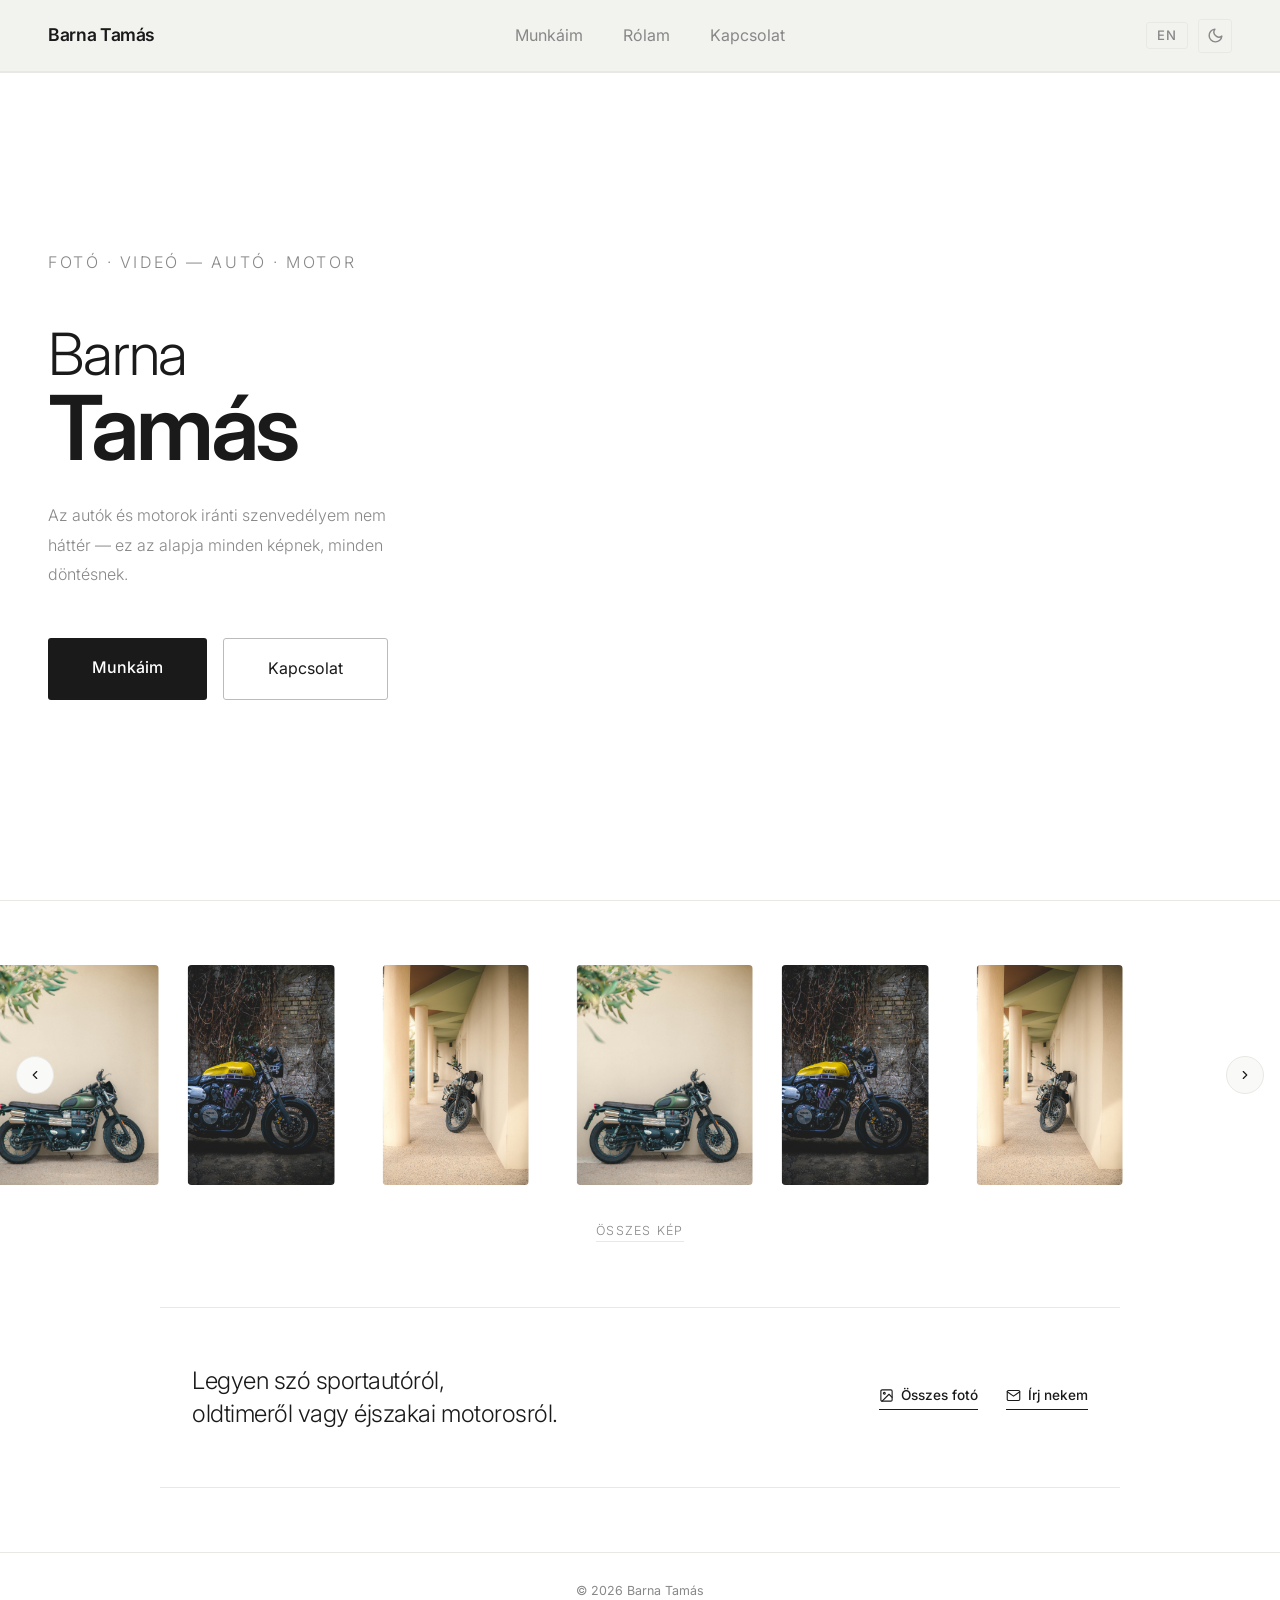
==== index.html @ f8dc32f7 "Remove dot from hero title" ====
<!DOCTYPE html>
<html lang="hu">
<head>
  <meta charset="UTF-8" />
  <meta name="viewport" content="width=device-width, initial-scale=1.0" />
  <title>Barna Tamás — Fotós & Videós</title>
  <link href="https://fonts.googleapis.com/css2?family=Inter:wght@300;400;500;600&display=swap" rel="stylesheet" />
  <link rel="stylesheet" href="style.css" />
  <script>if(localStorage.getItem('theme')==='dark')document.documentElement.classList.add('dark');</script>
  <style>

    /* ── HERO ── */
    .hero {
      position: relative;
      min-height: 100vh;
      overflow: hidden;
    }

    /* Képek full-screen mögötte */
    .hero-slide {
      position: absolute;
      inset: 0;
      width: 100%;
      height: 100%;
      object-fit: contain;
      object-position: right center;
      opacity: 0;
      transition: opacity 1.6s ease;
    }

    .hero-slide.active { opacity: 1; }

    /* Szöveg a bal oldalon, relatív pozícióban */
    .hero-left {
      position: relative;
      z-index: 2;
      display: flex;
      flex-direction: column;
      justify-content: center;
      min-height: 100vh;
      width: 50%;
      padding: 8rem 3.5rem 5rem 3rem;
    }

    /* ── HERO SZÖVEG ANIMÁCIÓ ── */
    .hero-label, .hero-left h1, .hero-left p, .hero-cta {
      opacity: 0;
      transform: translateY(20px);
      animation: fadeInUp 0.7s ease forwards;
    }

    .hero-label   { animation-delay: 0.1s; }
    .hero-left h1 { animation-delay: 0.3s; }
    .hero-left p  { animation-delay: 0.5s; }
    .hero-cta     { animation-delay: 0.7s; }

    @keyframes fadeInUp {
      to { opacity: 1; transform: translateY(0); }
    }

    .hero-label {
      font-size: 0.72rem;
      letter-spacing: 0.16em;
      text-transform: uppercase;
      color: var(--muted);
      margin-bottom: 1.5rem;
    }

    .hero-left h1 {
      font-size: clamp(3.2rem, 7vw, 7rem);
      font-weight: 300;
      letter-spacing: -0.035em;
      line-height: 1.0;
      color: var(--text);
      margin-bottom: 1.75rem;
    }

    .name-first {
      font-size: 0.65em;
      display: block;
      letter-spacing: -0.02em;
    }

    .hero-left h1 strong {
      font-weight: 600;
      font-size: 1em;
      display: block;
    }

    .hero-left p {
      font-size: 1rem;
      color: var(--muted);
      font-weight: 300;
      max-width: 360px;
      line-height: 1.85;
      margin-bottom: 3rem;
    }

    .hero-cta {
      display: flex;
      gap: 1rem;
      flex-wrap: wrap;
    }

    .btn-dark {
      display: inline-block;
      padding: 1.1rem 2.75rem;
      background: var(--text);
      color: #ffffff;
      text-decoration: none;
      font-size: 1rem;
      font-weight: 500;
      border-radius: 3px;
      transition: opacity 0.2s;
    }

    .btn-dark:hover { opacity: 0.75; }

    .btn-outline {
      display: inline-block;
      padding: 1.1rem 2.75rem;
      border: 1.5px solid #bbb;
      color: var(--text);
      text-decoration: none;
      font-size: 1rem;
      font-weight: 400;
      border-radius: 3px;
      transition: border-color 0.2s;
    }

    .btn-outline:hover { border-color: var(--text); }

    /* ── MARQUEE FILMSTRIP ── */
    .marquee-section {
      border-top: 1px solid var(--border);
      padding: 4rem 0 0;
    }

    .marquee-row {
      position: relative;
    }

    .marquee-wrap {
      overflow: hidden;
    }

    .marquee-track {
      display: flex;
      gap: 0.6rem;
      width: max-content;
    }

    .marquee-img {
      height: 220px;
      width: auto;
      border-radius: 4px;
      overflow: hidden;
      flex-shrink: 0;
    }

    .marquee-img img {
      height: 100%;
      width: auto;
      display: block;
      object-fit: cover;
      transition: transform 0.4s ease;
    }

    .marquee-img:hover img { transform: scale(1.04); }

    /* Nyilak a marquee-hoz */
    .marquee-arrow {
      position: absolute;
      top: 50%;
      transform: translateY(-50%);
      z-index: 2;
      background: var(--surface);
      border: 1px solid var(--border);
      color: var(--text);
      width: 38px;
      height: 38px;
      border-radius: 50%;
      cursor: pointer;
      display: flex;
      align-items: center;
      justify-content: center;
      transition: background 0.2s, border-color 0.2s;
    }

    .marquee-arrow:hover { background: #f0f0ee; border-color: #bbb; }
    .marquee-prev { left: 1rem; }
    .marquee-next { right: 1rem; }

    /* Összes kép gomb a marquee alatt */
    .marquee-cta {
      text-align: center;
      padding: 2rem 0;
    }

    .marquee-all-btn {
      text-decoration: none;
      color: var(--muted);
      font-size: 0.78rem;
      font-weight: 300;
      letter-spacing: 0.1em;
      text-transform: uppercase;
      border-bottom: 1px solid var(--border);
      padding-bottom: 3px;
      transition: color 0.2s, border-color 0.2s;
    }

    .marquee-all-btn:hover { color: var(--text); border-color: var(--text); }

    /* ── CTA STRIP ── */
    .cta-strip {
      border-top: 1px solid var(--border);
      border-bottom: 1px solid var(--border);
      padding: 3.5rem 2rem;
      display: flex;
      justify-content: space-between;
      align-items: center;
      max-width: 960px;
      margin: 2rem auto 0;
    }

    .cta-strip h2 {
      font-size: 1.5rem;
      font-weight: 300;
      letter-spacing: -0.02em;
      line-height: 1.4;
    }

    .cta-links { display: flex; gap: 1.75rem; align-items: center; }

    .cta-link {
      text-decoration: none;
      color: var(--text);
      font-size: 0.85rem;
      font-weight: 500;
      border-bottom: 1px solid var(--text);
      padding-bottom: 2px;
      transition: opacity 0.2s;
      display: flex;
      align-items: center;
      gap: 0.45rem;
    }

    .cta-link:hover { opacity: 0.4; }

    .cta-link svg { flex-shrink: 0; }

    /* ── SCROLL REVEAL ── */
    .reveal {
      opacity: 0;
      transform: translateY(28px);
      transition: opacity 0.65s ease, transform 0.65s ease;
    }

    .reveal.visible { opacity: 1; transform: translateY(0); }

    /* ── RESPONSIVE ── */
    @media (max-width: 768px) {
      .hero-left { width: 100%; padding: 7rem 1.5rem 3rem; }
      .slide-prev { left: 1rem; }
      .slide-next { right: 1rem; }
      .cta-strip { flex-direction: column; gap: 1.5rem; text-align: center; }
      .cta-links { justify-content: center; }
    }
  </style>
</head>
<body>

  <nav>
    <a href="index.html" class="logo">Barna Tamás</a>
    <ul>
      <li><a href="munkak.html" data-i18n="nav-munkak">Munkáim</a></li>
      <li><a href="rolam.html" data-i18n="nav-rolam">Rólam</a></li>
      <li><a href="kapcsolat.html" data-i18n="nav-kapcsolat">Kapcsolat</a></li>
    </ul>
    <div class="nav-controls">
      <button class="lang-btn" id="langToggle">EN</button>
      <button class="theme-btn" id="themeToggle" aria-label="Téma váltás"></button>
    </div>
  </nav>

  <!-- HERO -->
  <div class="hero">
    <!-- Slideshow képek — csak landscape (full-screen, z-index 0) -->
    <img class="hero-slide active" src="images/m3-dark-ext.png"    alt="BMW M3" />
    <img class="hero-slide"        src="images/sq2-ext.png"         alt="Audi SQ2" />
    <img class="hero-slide"        src="images/m3-dark-seats.png"   alt="BMW M3 belső" />

    <!-- Gradient overlay (z-index 1) -->
    <div class="hero-fade"></div>

    <!-- Szöveg (z-index 2) -->
    <div class="hero-left">
      <p class="hero-label" data-i18n="hero-label">Fotó · Videó — Autó · Motor</p>
      <h1>
        <span class="name-first">Barna</span>
        <strong>Tamás</strong>
      </h1>
      <p data-i18n="hero-tagline">Az autók és motorok iránti szenvedélyem nem háttér — ez az alapja minden képnek, minden döntésnek.</p>
      <div class="hero-cta">
        <a href="munkak.html" class="btn-dark" data-i18n="btn-munkak">Munkáim</a>
        <a href="kapcsolat.html" class="btn-outline" data-i18n="btn-kapcsolat">Kapcsolat</a>
      </div>
    </div>
  </div>

  <!-- MARQUEE FILMSTRIP -->
  <div class="marquee-section reveal">
    <div class="marquee-row">
      <button class="marquee-arrow marquee-prev" aria-label="Előző">
        <svg width="14" height="14" viewBox="0 0 24 24" fill="none" stroke="currentColor" stroke-width="2" stroke-linecap="round" stroke-linejoin="round"><polyline points="15 18 9 12 15 6"/></svg>
      </button>
      <div class="marquee-wrap">
        <div class="marquee-track" id="marqueeTrack">
          <div class="marquee-img"><img src="images/m3-sixnine-ext.png"    alt="" /></div>
          <div class="marquee-img"><img src="images/cayenne-ext.png"        alt="" /></div>
          <div class="marquee-img"><img src="images/triumph-scrambler.jpg"  alt="" /></div>
          <div class="marquee-img"><img src="images/rsq8-brake.png"         alt="" /></div>
          <div class="marquee-img"><img src="images/rs7-front.png"          alt="" /></div>
          <div class="marquee-img"><img src="images/yamaha-xjr.jpg"         alt="" /></div>
          <div class="marquee-img"><img src="images/m3-dark-ext.png"        alt="" /></div>
          <div class="marquee-img"><img src="images/cayenne-badge.png"      alt="" /></div>
          <div class="marquee-img"><img src="images/sq2-ext.png"            alt="" /></div>
          <div class="marquee-img"><img src="images/x5-front.png"           alt="" /></div>
          <div class="marquee-img"><img src="images/triumph-street.jpg"     alt="" /></div>
          <div class="marquee-img"><img src="images/r8-grille.png"          alt="" /></div>
          <div class="marquee-img"><img src="images/m3-dark-seats.png"      alt="" /></div>
          <!-- duplikált set -->
          <div class="marquee-img"><img src="images/m3-sixnine-ext.png"    alt="" /></div>
          <div class="marquee-img"><img src="images/cayenne-ext.png"        alt="" /></div>
          <div class="marquee-img"><img src="images/triumph-scrambler.jpg"  alt="" /></div>
          <div class="marquee-img"><img src="images/rsq8-brake.png"         alt="" /></div>
          <div class="marquee-img"><img src="images/rs7-front.png"          alt="" /></div>
          <div class="marquee-img"><img src="images/yamaha-xjr.jpg"         alt="" /></div>
          <div class="marquee-img"><img src="images/m3-dark-ext.png"        alt="" /></div>
          <div class="marquee-img"><img src="images/cayenne-badge.png"      alt="" /></div>
          <div class="marquee-img"><img src="images/sq2-ext.png"            alt="" /></div>
          <div class="marquee-img"><img src="images/x5-front.png"           alt="" /></div>
          <div class="marquee-img"><img src="images/triumph-street.jpg"     alt="" /></div>
          <div class="marquee-img"><img src="images/r8-grille.png"          alt="" /></div>
          <div class="marquee-img"><img src="images/m3-dark-seats.png"      alt="" /></div>
        </div>
      </div>
      <button class="marquee-arrow marquee-next" aria-label="Következő">
        <svg width="14" height="14" viewBox="0 0 24 24" fill="none" stroke="currentColor" stroke-width="2" stroke-linecap="round" stroke-linejoin="round"><polyline points="9 18 15 12 9 6"/></svg>
      </button>
    </div>

    <!-- Összes kép -->
    <div class="marquee-cta">
      <a href="munkak.html" class="marquee-all-btn" data-i18n="marquee-all">Összes kép</a>
    </div>
  </div>

  <!-- CTA -->
  <div class="cta-strip reveal">
    <h2 data-i18n="cta-title">Legyen szó sportautóról,<br>oldtimeről vagy éjszakai motorosról.</h2>
    <div class="cta-links">
      <a href="munkak.html" class="cta-link">
        <svg width="15" height="15" viewBox="0 0 24 24" fill="none" stroke="currentColor" stroke-width="1.8" stroke-linecap="round" stroke-linejoin="round">
          <rect x="3" y="3" width="18" height="18" rx="2"/><circle cx="8.5" cy="8.5" r="1.5"/>
          <polyline points="21 15 16 10 5 21"/>
        </svg>
        <span data-i18n="cta-allphoto">Összes fotó</span>
      </a>
      <a href="kapcsolat.html" class="cta-link">
        <svg width="15" height="15" viewBox="0 0 24 24" fill="none" stroke="currentColor" stroke-width="1.8" stroke-linecap="round" stroke-linejoin="round">
          <path d="M4 4h16c1.1 0 2 .9 2 2v12c0 1.1-.9 2-2 2H4c-1.1 0-2-.9-2-2V6c0-1.1.9-2 2-2z"/>
          <polyline points="22,6 12,13 2,6"/>
        </svg>
        <span data-i18n="cta-contact">Írj nekem</span>
      </a>
    </div>
  </div>

  <footer style="margin-top: 4rem;">© 2026 Barna Tamás</footer>

  <script src="main.js"></script>
  <script>
    // Hero slideshow
    const slides = document.querySelectorAll('.hero-slide');
    let current = 0;
    let timer;

    function goTo(idx) {
      slides[current].classList.remove('active');
      current = (idx + slides.length) % slides.length;
      slides[current].classList.add('active');
    }

    function startTimer() {
      clearInterval(timer);
      timer = setInterval(() => goTo(current + 1), 5000);
    }

    startTimer();

    // Marquee — JS-vezérelt, sima animációval
    const track = document.getElementById('marqueeTrack');
    let autoPos = 0;
    let manualOffset = 0;
    let paused = false;

    function marqueeLoop() {
      const half = track.scrollWidth / 2;
      if (!paused) {
        autoPos += 0.55;
        if (autoPos >= half) autoPos -= half;
      }
      // manualOffset lassan 0-ra cseng le → sima görgetés érzet
      manualOffset *= 0.91;
      const display = ((autoPos + manualOffset) % half + half) % half;
      track.style.transform = `translateX(-${display}px)`;
      requestAnimationFrame(marqueeLoop);
    }

    marqueeLoop();

    // Pause: képek hover + nyilak hover
    [
      document.querySelector('.marquee-wrap'),
      document.querySelector('.marquee-prev'),
      document.querySelector('.marquee-next')
    ].forEach(el => {
      el.addEventListener('mouseenter', () => paused = true);
      el.addEventListener('mouseleave', () => paused = false);
    });

    document.querySelector('.marquee-prev').addEventListener('click', () => {
      const half = track.scrollWidth / 2;
      autoPos -= 320;
      if (autoPos < 0) autoPos += half;
      manualOffset = 320; // ellentétes irányból indul, 0-ra cseng → sima animáció
    });

    document.querySelector('.marquee-next').addEventListener('click', () => {
      const half = track.scrollWidth / 2;
      autoPos += 320;
      if (autoPos >= half) autoPos -= half;
      manualOffset = -320;
    });

    // Scroll reveal
    const observer = new IntersectionObserver((entries) => {
      entries.forEach(el => {
        if (el.isIntersecting) { el.target.classList.add('visible'); observer.unobserve(el.target); }
      });
    }, { threshold: 0.1 });
    document.querySelectorAll('.reveal').forEach(el => observer.observe(el));
  </script>
</body>
</html>
---- style.css ----
*, *::before, *::after { box-sizing: border-box; margin: 0; padding: 0; }

:root {
  --bg: #ffffff;
  --surface: #f9f9f7;
  --text: #1a1a1a;
  --muted: #888;
  --border: #e8e8e4;
}

html.dark {
  --bg: #080808;
  --surface: #161616;
  --text: #f0f0ee;
  --muted: #666666;
  --border: #2a2a2a;
}

html { scroll-behavior: smooth; }

body {
  font-family: 'Inter', sans-serif;
  background: var(--bg);
  color: var(--text);
  line-height: 1.6;
}

/* ── NAV ── */
nav {
  position: fixed;
  top: 0; left: 0; right: 0;
  z-index: 100;
  height: 72px;
  display: flex;
  align-items: center;
  justify-content: space-between;
  padding: 0 3rem;
  background: rgba(242,242,239,0.97);
  backdrop-filter: blur(14px);
  border-bottom: 1px solid var(--border);
  box-shadow: 0 1px 0 var(--border);
}

html.dark nav {
  background: rgba(22,22,22,0.97);
  border-bottom: 1px solid rgba(255,255,255,0.07);
  box-shadow: 0 1px 0 rgba(255,255,255,0.07);
}

html.dark .btn-dark,
html.dark .btn-submit {
  color: var(--bg);
}

html.dark .chips input[type="radio"]:checked + label {
  color: var(--bg);
}

/* ── NAV CONTROLS ── */
.nav-controls {
  display: flex;
  align-items: center;
  gap: 0.6rem;
}

.lang-btn, .theme-btn {
  background: none;
  border: 1px solid var(--border);
  color: var(--muted);
  cursor: pointer;
  font-family: 'Inter', sans-serif;
  border-radius: 3px;
  transition: color 0.2s, border-color 0.2s;
  line-height: 1;
}

.lang-btn {
  font-size: 0.82rem;
  font-weight: 500;
  letter-spacing: 0.08em;
  padding: 0.35rem 0.65rem;
}

.theme-btn {
  display: flex;
  align-items: center;
  justify-content: center;
  width: 34px;
  height: 34px;
  padding: 0;
}

.lang-btn:hover, .theme-btn:hover { color: var(--text); border-color: var(--text); }

/* ── HERO FADE (with dark mode) ── */
.hero-fade {
  position: absolute;
  inset: 0;
  z-index: 1;
  background: linear-gradient(to right, #ffffff 0%, #ffffff 28%, rgba(255,255,255,0) 62%);
}

html.dark .hero-fade {
  background: linear-gradient(to right, #080808 0%, #080808 28%, rgba(8,8,8,0) 62%);
}

nav .logo {
  font-weight: 600;
  font-size: 1.1rem;
  letter-spacing: -0.02em;
  text-decoration: none;
  color: var(--text);
}

nav ul {
  list-style: none;
  display: flex;
  gap: 2.5rem;
}

nav a {
  text-decoration: none;
  color: var(--muted);
  font-size: 1rem;
  transition: color 0.2s;
}

nav a:hover { color: var(--text); }

nav a.active {
  color: var(--text);
  font-weight: 600;
  text-decoration: underline;
  text-underline-offset: 4px;
}

/* ── SECTION COMMONS ── */
.page-content {
  max-width: 960px;
  margin: 0 auto;
  padding: 7rem 2rem 5rem;
}

.section-label {
  font-size: 0.72rem;
  letter-spacing: 0.14em;
  text-transform: uppercase;
  color: var(--muted);
  margin-bottom: 3rem;
  display: flex;
  align-items: center;
  gap: 1rem;
}

.section-label::after {
  content: '';
  flex: 1;
  height: 1px;
  background: var(--border);
}

/* ── FOOTER ── */
footer {
  border-top: 1px solid var(--border);
  padding: 1.75rem 2.5rem;
  text-align: center;
  font-size: 0.78rem;
  color: var(--muted);
}

/* ── BUTTONS ── */
.btn-primary {
  display: inline-block;
  padding: 0.75rem 1.75rem;
  background: #ffffff;
  color: var(--text);
  text-decoration: none;
  font-size: 0.85rem;
  font-weight: 500;
  letter-spacing: 0.02em;
  border-radius: 3px;
  transition: opacity 0.2s;
}

.btn-primary:hover { opacity: 0.85; }

.btn-secondary {
  display: inline-block;
  padding: 0.75rem 1.75rem;
  border: 1px solid rgba(255,255,255,0.5);
  color: #ffffff;
  text-decoration: none;
  font-size: 0.85rem;
  font-weight: 400;
  letter-spacing: 0.02em;
  border-radius: 3px;
  transition: border-color 0.2s;
}

.btn-secondary:hover { border-color: #ffffff; }

/* ── TAGS ── */
.tags {
  display: flex;
  flex-wrap: wrap;
  gap: 0.5rem;
  margin-top: 2rem;
}

.tag {
  font-size: 0.72rem;
  letter-spacing: 0.08em;
  text-transform: uppercase;
  padding: 0.35rem 0.85rem;
  border: 1px solid var(--border);
  border-radius: 100px;
  color: var(--muted);
}

@media (max-width: 768px) {
  .hero-fade {
    background: linear-gradient(to bottom, #ffffff 0%, #ffffff 25%, rgba(255,255,255,0) 60%);
  }
  html.dark .hero-fade {
    background: linear-gradient(to bottom, #080808 0%, #080808 25%, rgba(8,8,8,0) 60%);
  }
}

@media (max-width: 640px) {
  nav ul { display: none; }
  .page-content { padding: 5rem 1.25rem 3rem; }
}
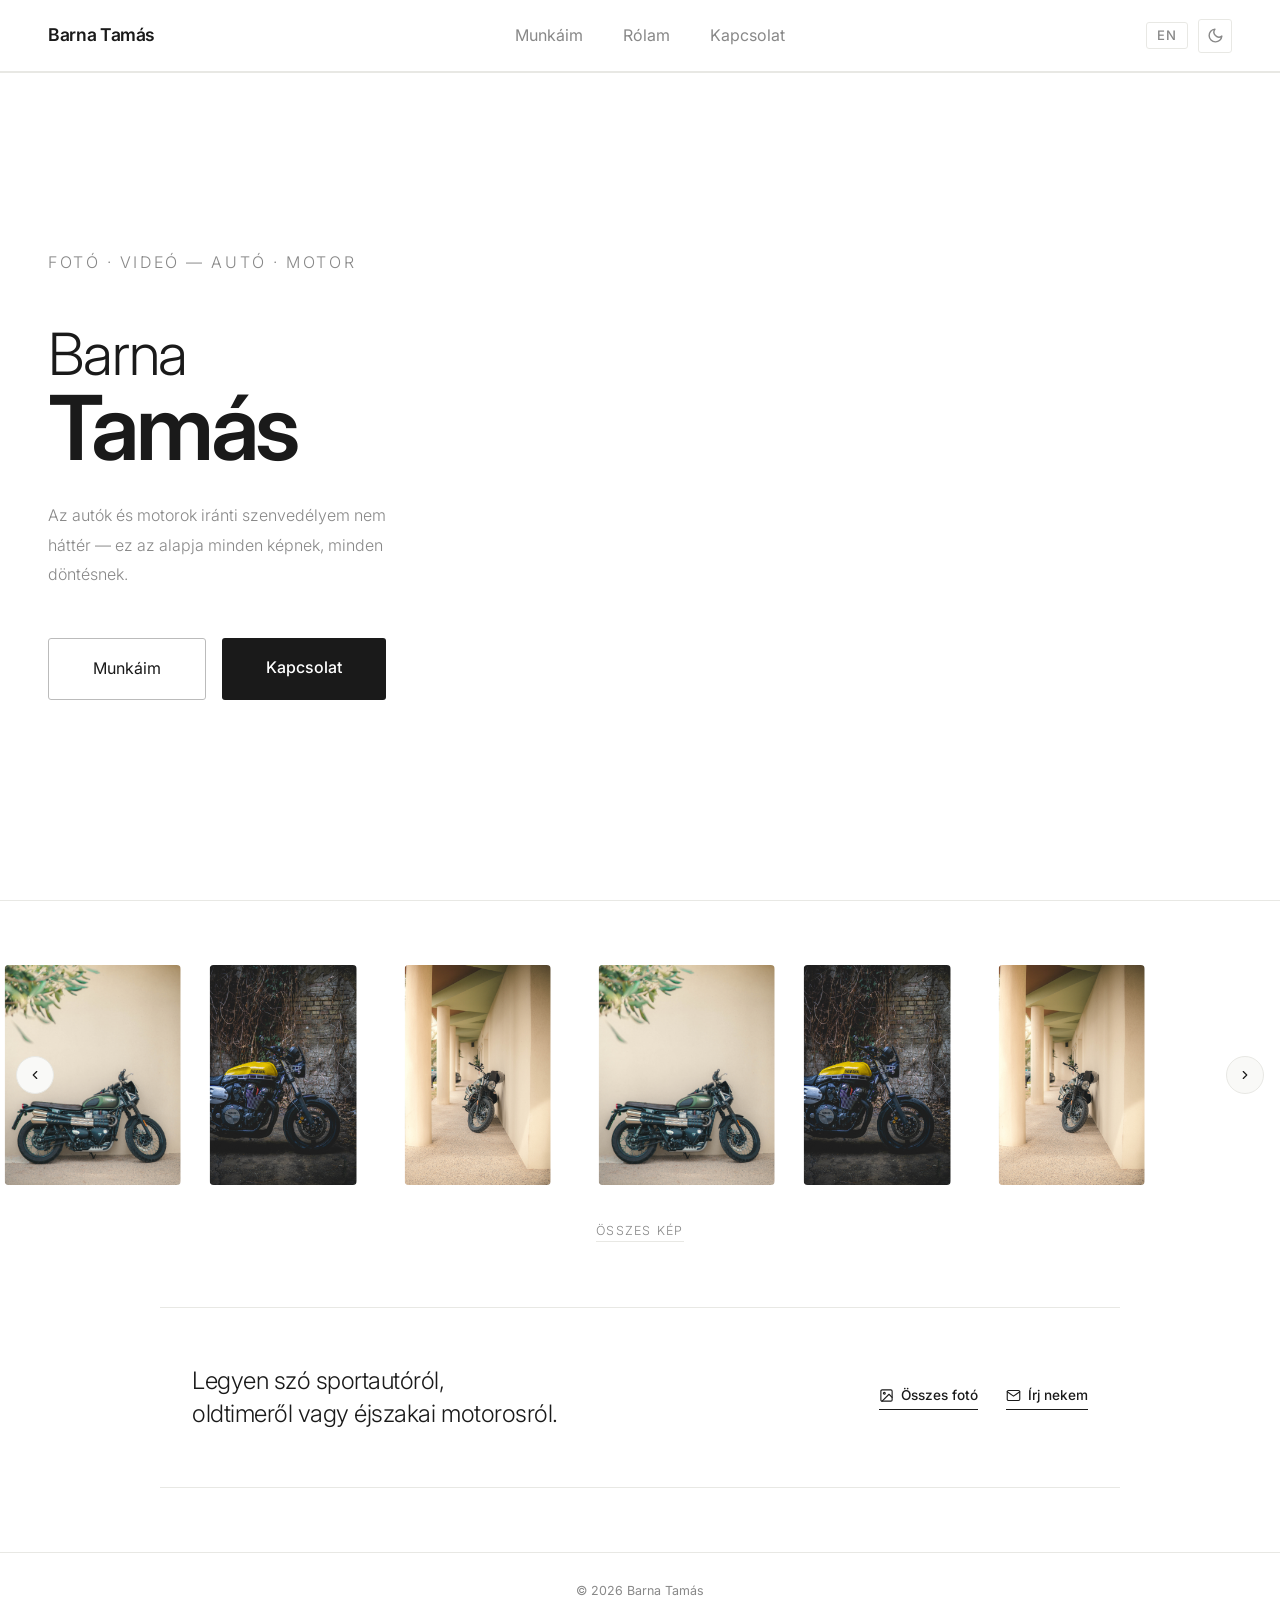
==== commit 8b16dda3: "hero: swap Munkáim/Kapcsolat button styles" ====
--- a/index.html
+++ b/index.html
@@ -302,8 +302,8 @@
       </h1>
       <p data-i18n="hero-tagline">Az autók és motorok iránti szenvedélyem nem háttér — ez az alapja minden képnek, minden döntésnek.</p>
       <div class="hero-cta">
-        <a href="munkak.html" class="btn-dark" data-i18n="btn-munkak">Munkáim</a>
-        <a href="kapcsolat.html" class="btn-outline" data-i18n="btn-kapcsolat">Kapcsolat</a>
+        <a href="munkak.html" class="btn-outline" data-i18n="btn-munkak">Munkáim</a>
+        <a href="kapcsolat.html" class="btn-dark" data-i18n="btn-kapcsolat">Kapcsolat</a>
       </div>
     </div>
   </div>
--- a/style.css
+++ b/style.css
@@ -35,16 +35,16 @@
   align-items: center;
   justify-content: space-between;
   padding: 0 3rem;
-  background: rgba(242,242,239,0.97);
+  background: rgba(255,255,255,0.96);
   backdrop-filter: blur(14px);
   border-bottom: 1px solid var(--border);
   box-shadow: 0 1px 0 var(--border);
 }
 
 html.dark nav {
-  background: rgba(22,22,22,0.97);
-  border-bottom: 1px solid rgba(255,255,255,0.07);
-  box-shadow: 0 1px 0 rgba(255,255,255,0.07);
+  background: rgba(10,10,10,0.97);
+  border-bottom: 1px solid rgba(255,255,255,0.08);
+  box-shadow: 0 1px 12px rgba(0,0,0,0.4);
 }
 
 html.dark .btn-dark,
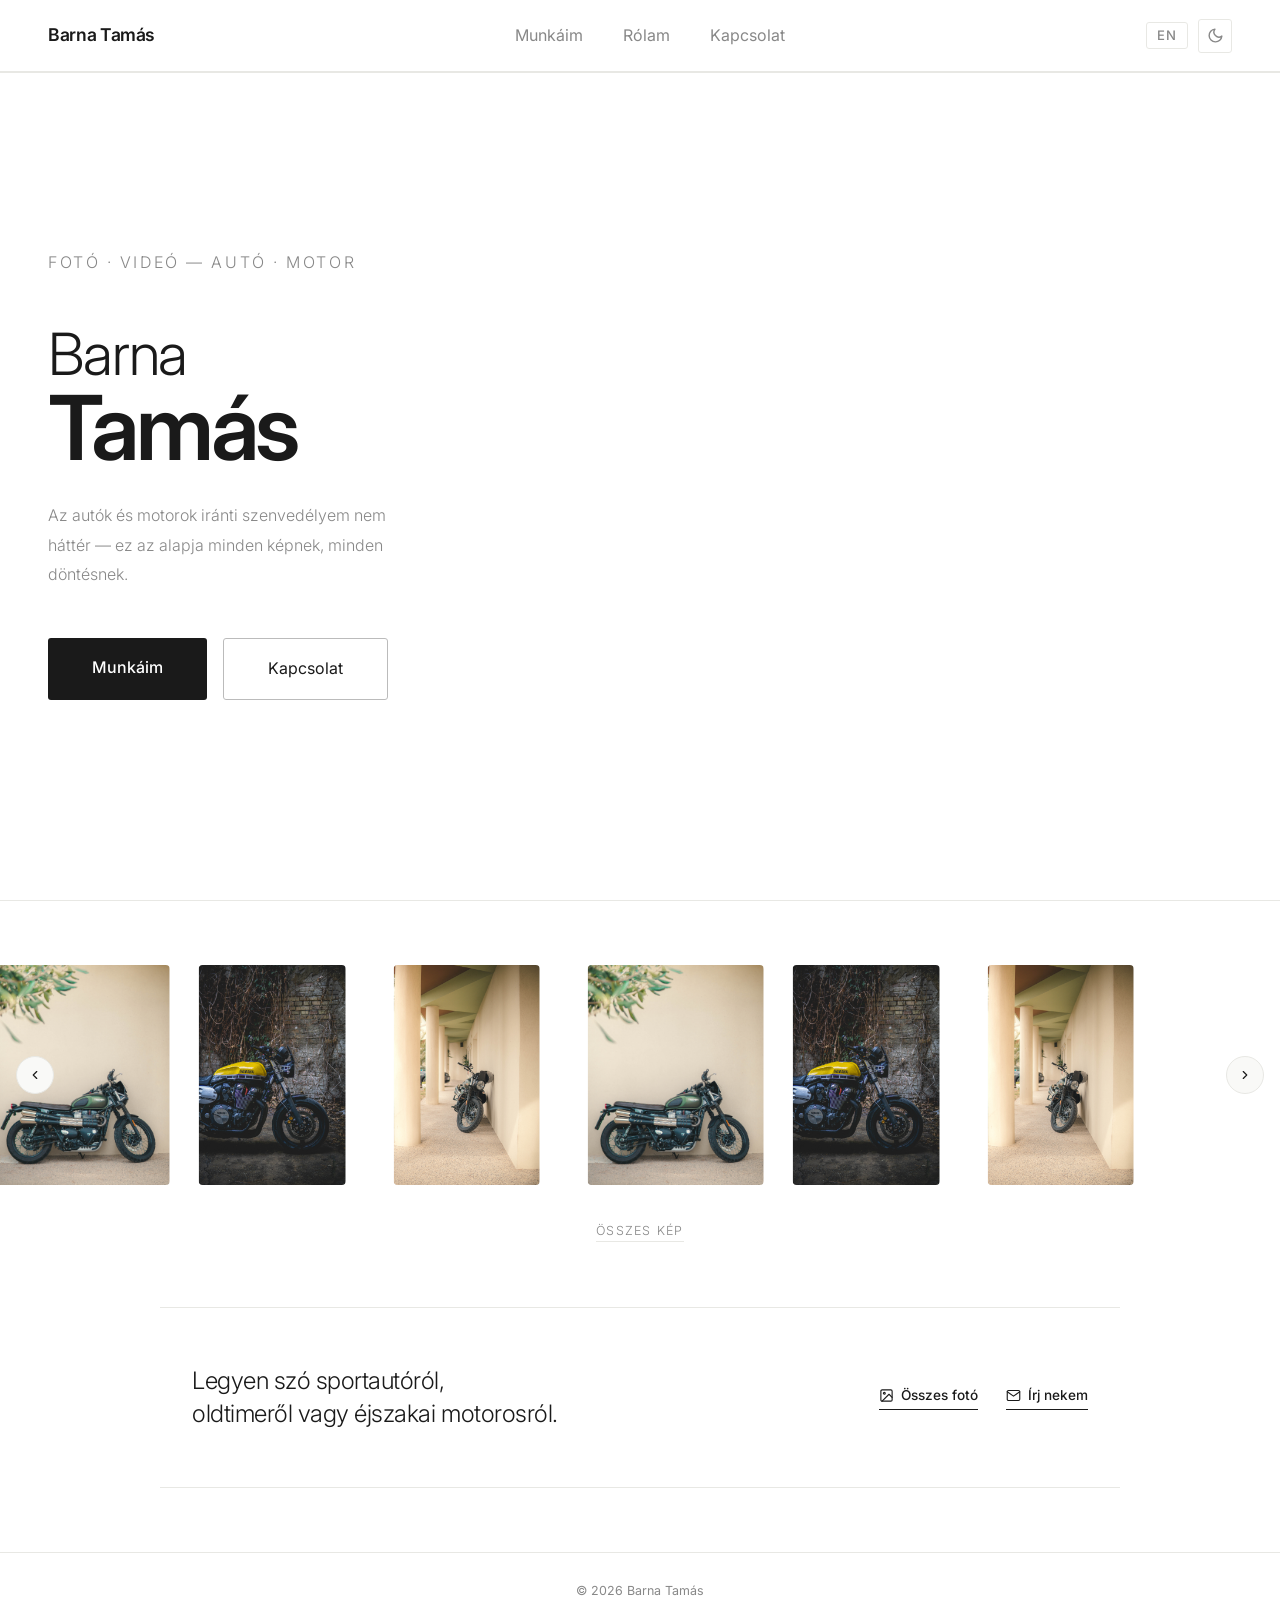
==== commit 7480cf0f: "hero: revert button styles to original" ====
--- a/index.html
+++ b/index.html
@@ -302,8 +302,8 @@
       </h1>
       <p data-i18n="hero-tagline">Az autók és motorok iránti szenvedélyem nem háttér — ez az alapja minden képnek, minden döntésnek.</p>
       <div class="hero-cta">
-        <a href="munkak.html" class="btn-outline" data-i18n="btn-munkak">Munkáim</a>
-        <a href="kapcsolat.html" class="btn-dark" data-i18n="btn-kapcsolat">Kapcsolat</a>
+        <a href="munkak.html" class="btn-dark" data-i18n="btn-munkak">Munkáim</a>
+        <a href="kapcsolat.html" class="btn-outline" data-i18n="btn-kapcsolat">Kapcsolat</a>
       </div>
     </div>
   </div>
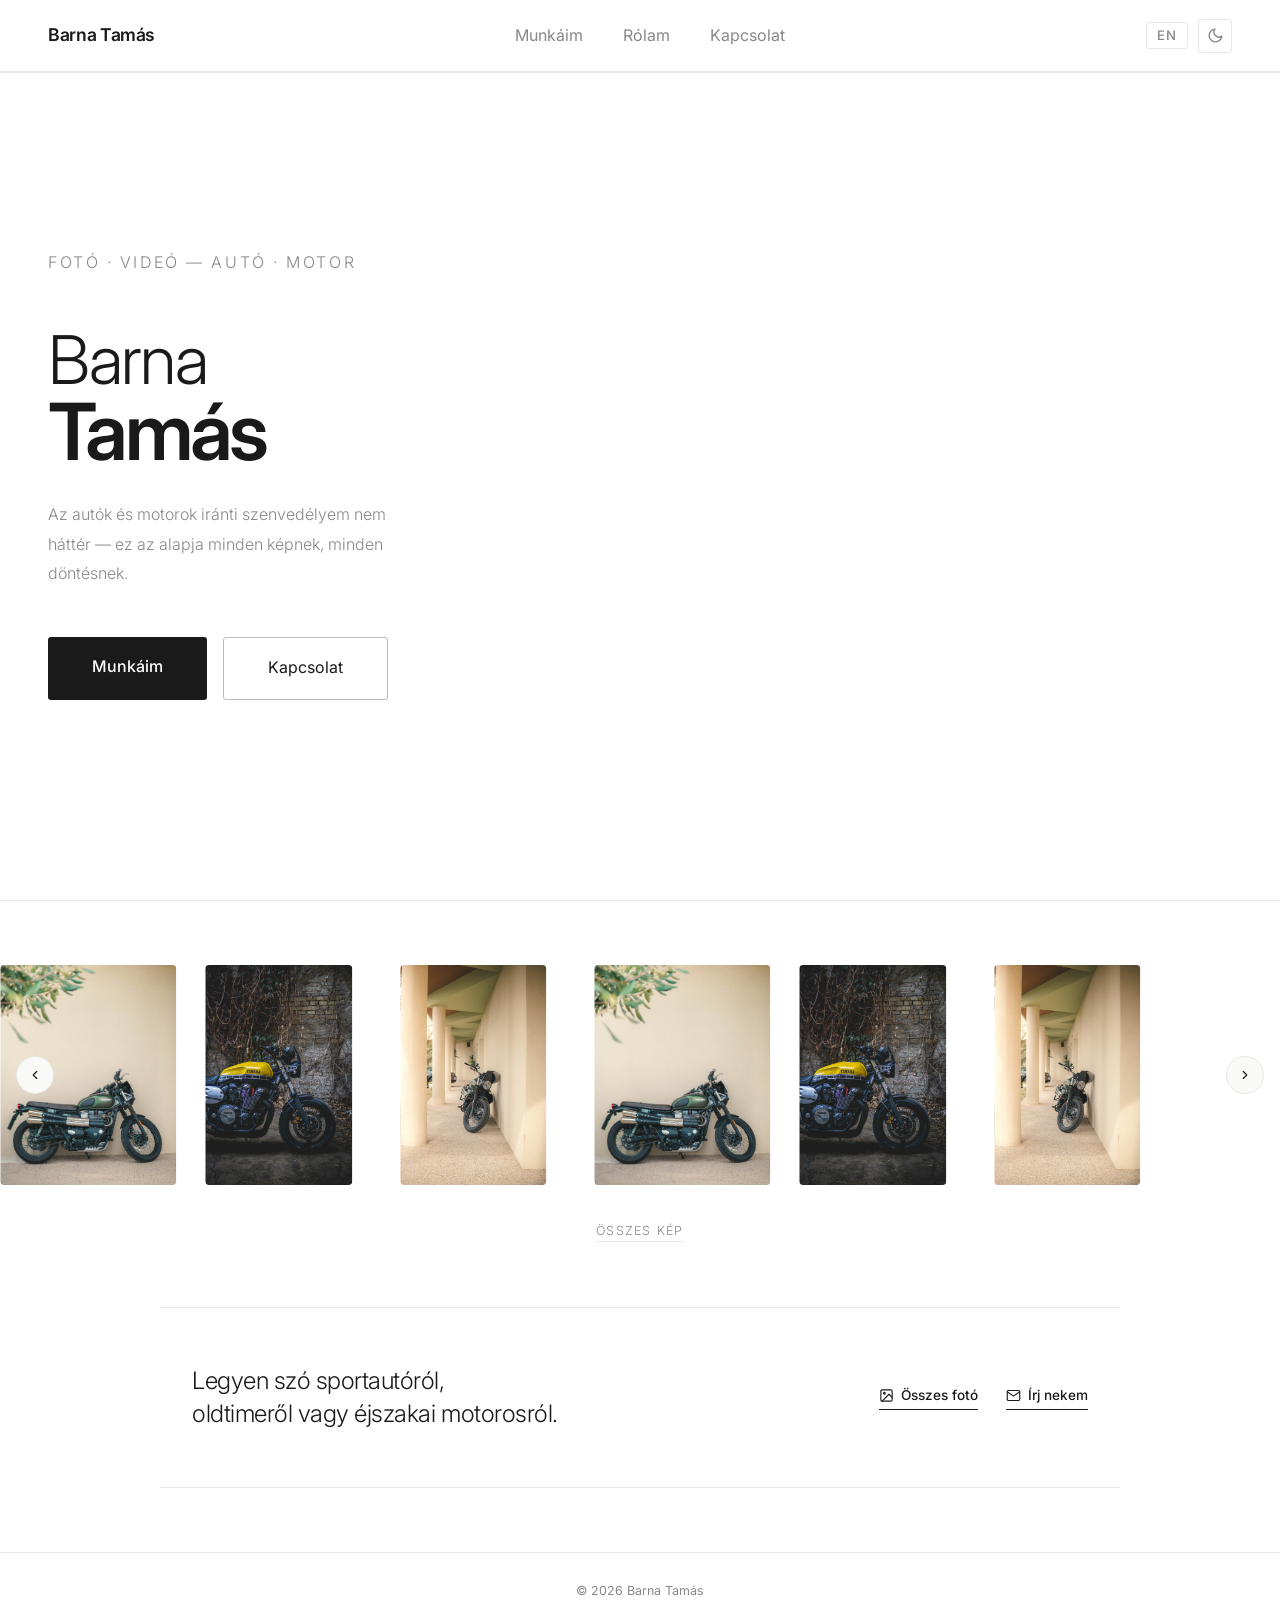
==== commit 7084b9c3: "hero: Barna larger, Tamás slightly smaller" ====
--- a/index.html
+++ b/index.html
@@ -76,14 +76,14 @@
     }
 
     .name-first {
-      font-size: 0.65em;
+      font-size: 0.75em;
       display: block;
       letter-spacing: -0.02em;
     }
 
     .hero-left h1 strong {
       font-weight: 600;
-      font-size: 1em;
+      font-size: 0.88em;
       display: block;
     }
 
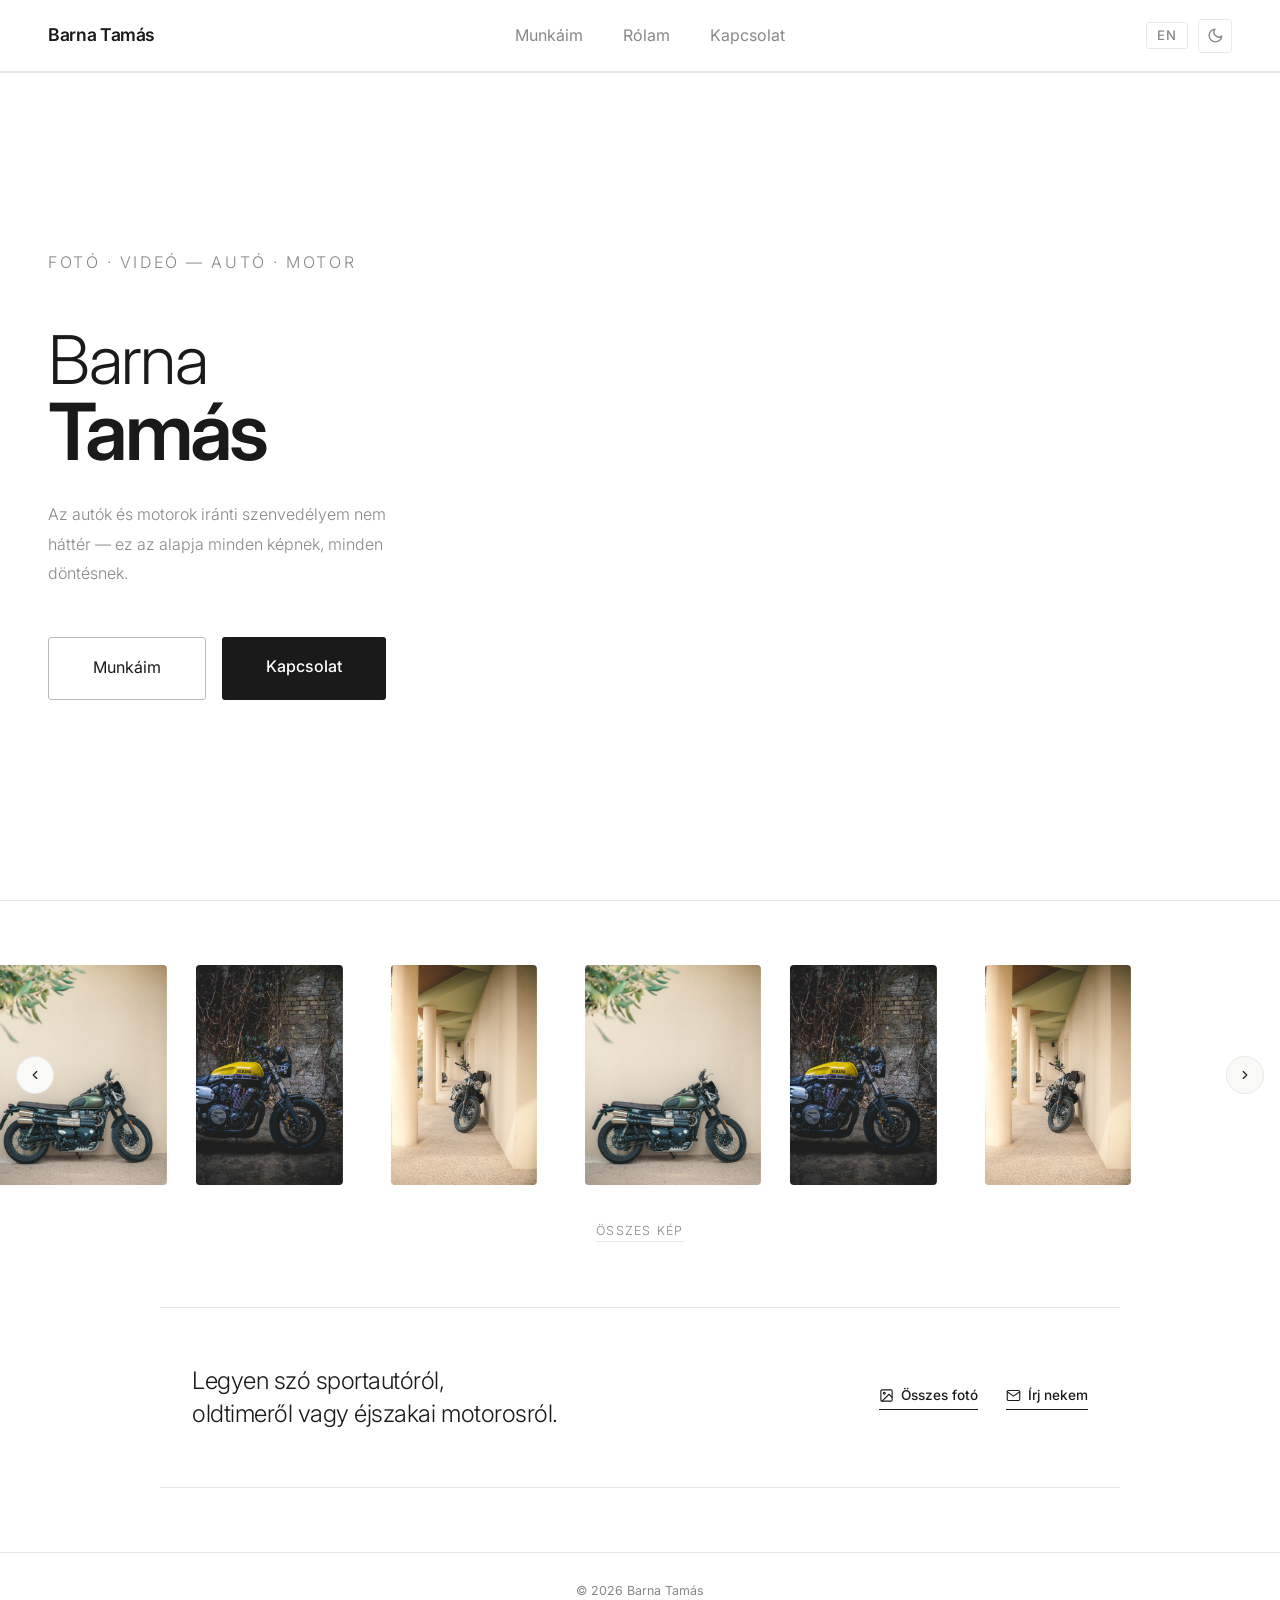
==== commit 6930c925: "hero: swap Munkáim/Kapcsolat button styles Co-Authored-By: Claude Sonnet 4.6 <noreply@anthropic.com>" ====
--- a/index.html
+++ b/index.html
@@ -302,8 +302,8 @@
       </h1>
       <p data-i18n="hero-tagline">Az autók és motorok iránti szenvedélyem nem háttér — ez az alapja minden képnek, minden döntésnek.</p>
       <div class="hero-cta">
-        <a href="munkak.html" class="btn-dark" data-i18n="btn-munkak">Munkáim</a>
-        <a href="kapcsolat.html" class="btn-outline" data-i18n="btn-kapcsolat">Kapcsolat</a>
+        <a href="munkak.html" class="btn-outline" data-i18n="btn-munkak">Munkáim</a>
+        <a href="kapcsolat.html" class="btn-dark" data-i18n="btn-kapcsolat">Kapcsolat</a>
       </div>
     </div>
   </div>
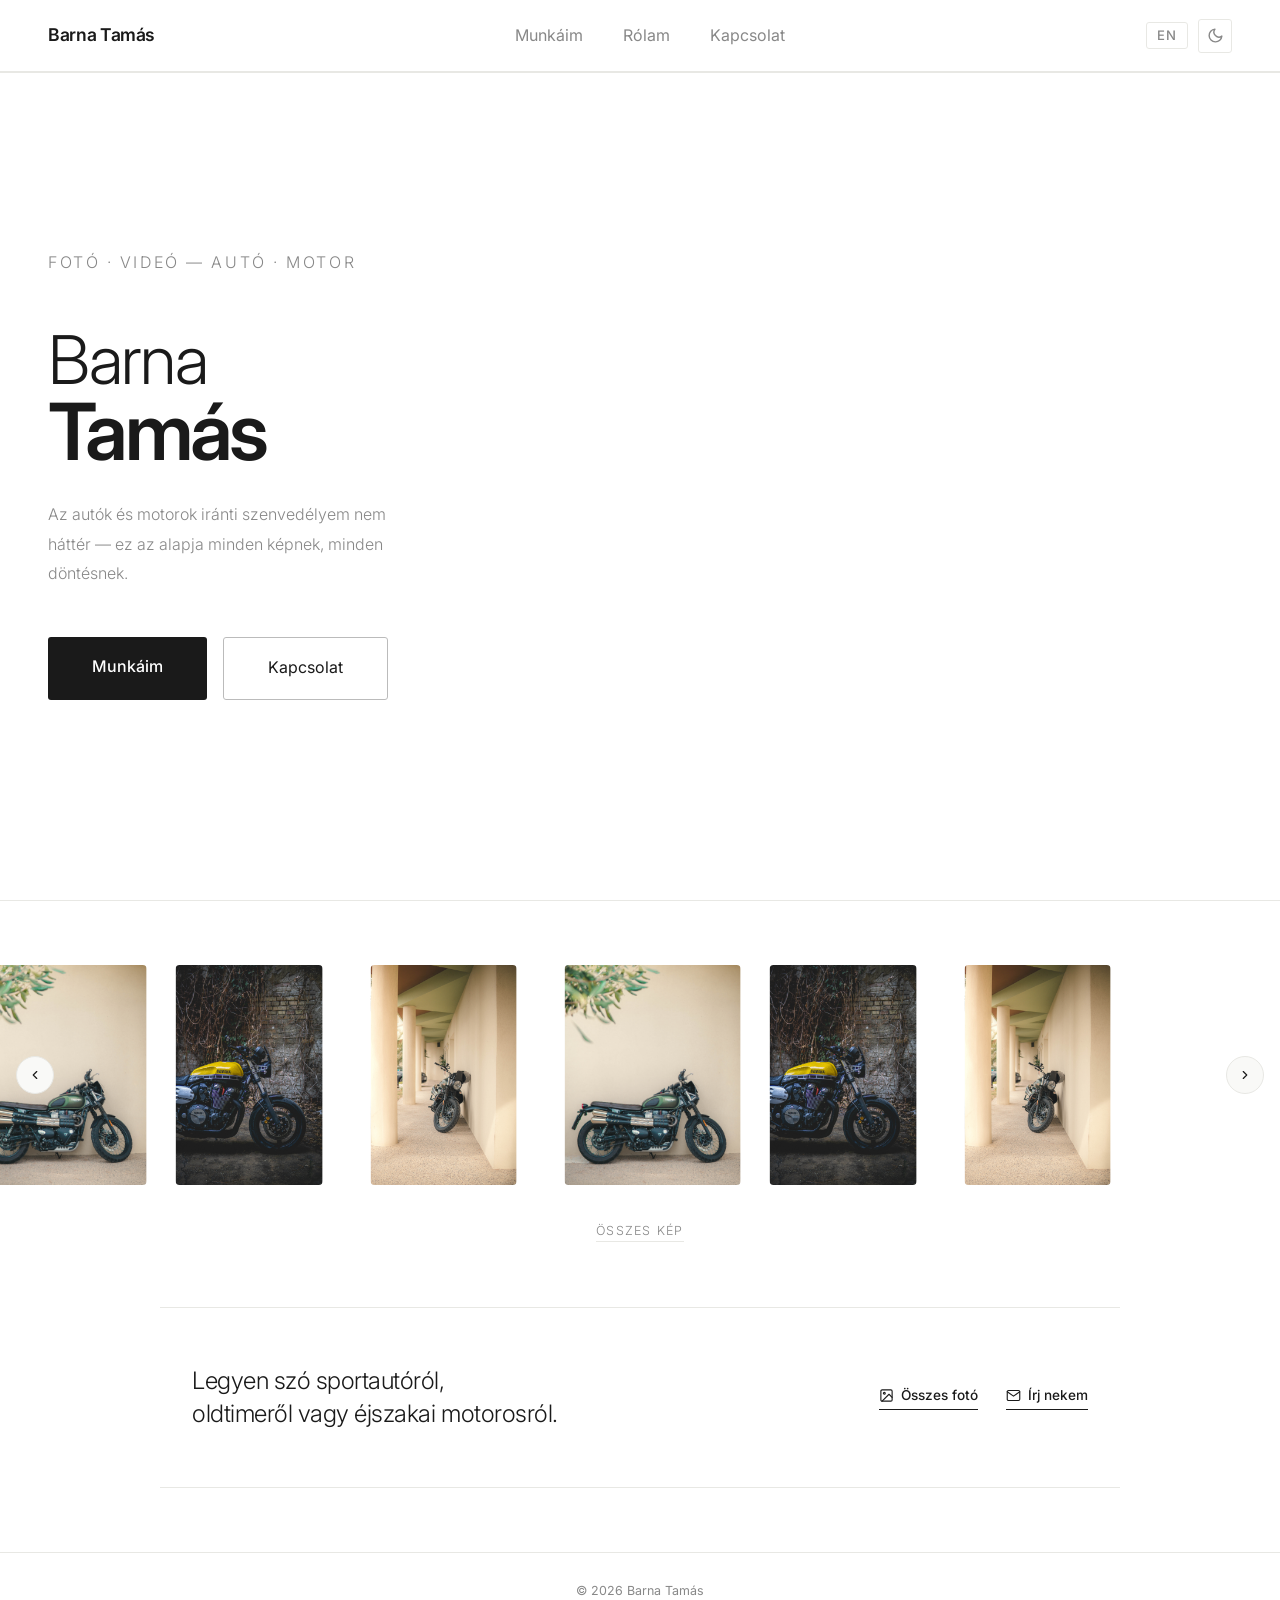
==== commit 8438892c: "Revert "hero: swap Munkáim/Kapcsolat button styles" This reverts commit 6930c92580a4d60df8f95c4002ff" ====
--- a/index.html
+++ b/index.html
@@ -302,8 +302,8 @@
       </h1>
       <p data-i18n="hero-tagline">Az autók és motorok iránti szenvedélyem nem háttér — ez az alapja minden képnek, minden döntésnek.</p>
       <div class="hero-cta">
-        <a href="munkak.html" class="btn-outline" data-i18n="btn-munkak">Munkáim</a>
-        <a href="kapcsolat.html" class="btn-dark" data-i18n="btn-kapcsolat">Kapcsolat</a>
+        <a href="munkak.html" class="btn-dark" data-i18n="btn-munkak">Munkáim</a>
+        <a href="kapcsolat.html" class="btn-outline" data-i18n="btn-kapcsolat">Kapcsolat</a>
       </div>
     </div>
   </div>
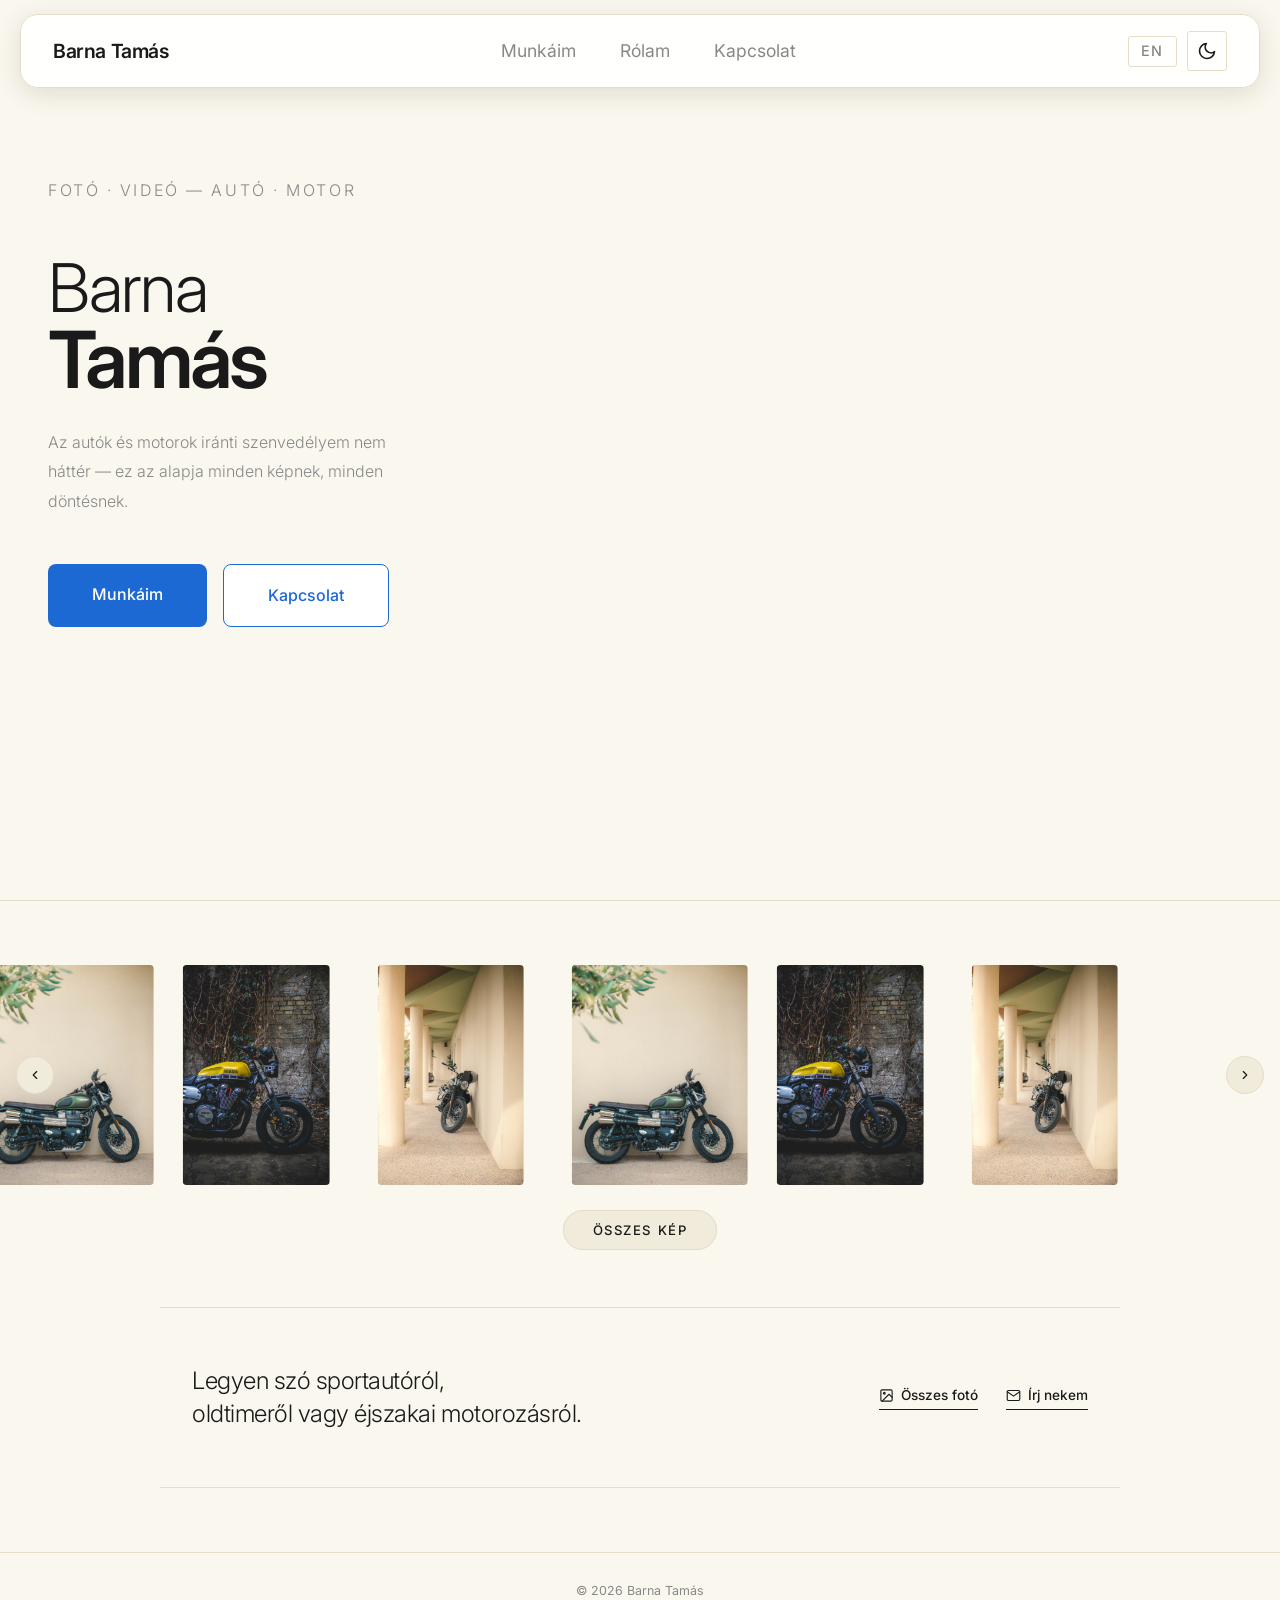
==== commit afc8448e: "polish: theme icon color, island contrast, form tweaks, gallery expansion - Theme icon now uses text" ====
--- a/index.html
+++ b/index.html
@@ -30,16 +30,16 @@
 
     .hero-slide.active { opacity: 1; }
 
-    /* Szöveg a bal oldalon, relatív pozícióban */
+    /* Szöveg a bal oldalon, relatív pozícióban — felső harmad */
     .hero-left {
       position: relative;
       z-index: 2;
       display: flex;
       flex-direction: column;
-      justify-content: center;
+      justify-content: flex-start;
       min-height: 100vh;
       width: 50%;
-      padding: 8rem 3.5rem 5rem 3rem;
+      padding: 11rem 3.5rem 5rem 3rem;
     }
 
     /* ── HERO SZÖVEG ANIMÁCIÓ ── */
@@ -105,30 +105,37 @@
     .btn-dark {
       display: inline-block;
       padding: 1.1rem 2.75rem;
-      background: var(--text);
-      color: #ffffff;
+      background: var(--accent);
+      color: #ffffff !important;
       text-decoration: none;
       font-size: 1rem;
       font-weight: 500;
-      border-radius: 3px;
-      transition: opacity 0.2s;
-    }
-
-    .btn-dark:hover { opacity: 0.75; }
+      border-radius: 8px;
+      transition: background 0.2s, color 0.2s;
+    }
+
+    .btn-dark:hover {
+      background: var(--text);
+      color: var(--bg) !important;
+    }
 
     .btn-outline {
       display: inline-block;
       padding: 1.1rem 2.75rem;
-      border: 1.5px solid #bbb;
-      color: var(--text);
+      border: 1.5px solid var(--accent);
+      background: #ffffff;
+      color: var(--accent);
       text-decoration: none;
       font-size: 1rem;
-      font-weight: 400;
-      border-radius: 3px;
-      transition: border-color 0.2s;
-    }
-
-    .btn-outline:hover { border-color: var(--text); }
+      font-weight: 500;
+      border-radius: 8px;
+      transition: background 0.2s, color 0.2s;
+    }
+
+    .btn-outline:hover {
+      background: var(--accent);
+      color: #ffffff;
+    }
 
     /* ── MARQUEE FILMSTRIP ── */
     .marquee-section {
@@ -187,7 +194,11 @@
       transition: background 0.2s, border-color 0.2s;
     }
 
-    .marquee-arrow:hover { background: #f0f0ee; border-color: #bbb; }
+    .marquee-arrow:hover {
+      background: var(--text);
+      color: var(--bg);
+      border-color: var(--text);
+    }
     .marquee-prev { left: 1rem; }
     .marquee-next { right: 1rem; }
 
@@ -199,17 +210,23 @@
 
     .marquee-all-btn {
       text-decoration: none;
-      color: var(--muted);
-      font-size: 0.78rem;
-      font-weight: 300;
-      letter-spacing: 0.1em;
+      color: var(--text);
+      font-size: 0.82rem;
+      font-weight: 500;
+      letter-spacing: 0.12em;
       text-transform: uppercase;
-      border-bottom: 1px solid var(--border);
-      padding-bottom: 3px;
-      transition: color 0.2s, border-color 0.2s;
-    }
-
-    .marquee-all-btn:hover { color: var(--text); border-color: var(--text); }
+      padding: 0.7rem 1.8rem;
+      background: var(--surface);
+      border: 1.5px solid var(--border);
+      border-radius: 100px;
+      transition: background 0.2s, border-color 0.2s, color 0.2s;
+    }
+
+    .marquee-all-btn:hover {
+      background: var(--accent);
+      border-color: var(--accent);
+      color: #ffffff;
+    }
 
     /* ── CTA STRIP ── */
     .cta-strip {
@@ -358,7 +375,7 @@
 
   <!-- CTA -->
   <div class="cta-strip reveal">
-    <h2 data-i18n="cta-title">Legyen szó sportautóról,<br>oldtimeről vagy éjszakai motorosról.</h2>
+    <h2 data-i18n="cta-title">Legyen szó sportautóról,<br>oldtimeről vagy éjszakai motorozásról.</h2>
     <div class="cta-links">
       <a href="munkak.html" class="cta-link">
         <svg width="15" height="15" viewBox="0 0 24 24" fill="none" stroke="currentColor" stroke-width="1.8" stroke-linecap="round" stroke-linejoin="round">
--- a/style.css
+++ b/style.css
@@ -1,19 +1,29 @@
 *, *::before, *::after { box-sizing: border-box; margin: 0; padding: 0; }
 
 :root {
-  --bg: #ffffff;
-  --surface: #f9f9f7;
+  --bg: #faf7ee;           /* finom krém */
+  --surface: #f1ebdc;      /* kicsit melegebb a kontrasztos elemekre */
   --text: #1a1a1a;
   --muted: #888;
-  --border: #e8e8e4;
+  --border: #e5ddc9;
+  --accent: #1c69d4;
+  --accent-light: #4d94ff;
+  --accent-glow: rgba(28, 105, 212, 0.22);
+  --nav-bg: rgba(255, 255, 255, 0.92);
+  --nav-shadow: 0 6px 26px rgba(40, 30, 10, 0.12);
 }
 
 html.dark {
-  --bg: #080808;
-  --surface: #161616;
+  --bg: #16161a;           /* sötétszürke, nem fekete */
+  --surface: #1f1f26;
   --text: #f0f0ee;
-  --muted: #666666;
-  --border: #2a2a2a;
+  --muted: #777780;
+  --border: #2e2e35;
+  --accent: #1c69d4;
+  --accent-light: #4d94ff;
+  --accent-glow: rgba(28, 105, 212, 0.28);
+  --nav-bg: rgba(31, 31, 38, 0.86);
+  --nav-shadow: 0 6px 28px rgba(0, 0, 0, 0.45);
 }
 
 html { scroll-behavior: smooth; }
@@ -25,34 +35,35 @@
   line-height: 1.6;
 }
 
-/* ── NAV ── */
+/* ── NAV (floating island) ── */
 nav {
   position: fixed;
-  top: 0; left: 0; right: 0;
+  top: 0.9rem;
+  left: 1.25rem;
+  right: 1.25rem;
   z-index: 100;
-  height: 72px;
+  height: 74px;
   display: flex;
   align-items: center;
   justify-content: space-between;
-  padding: 0 3rem;
-  background: rgba(255,255,255,0.96);
-  backdrop-filter: blur(14px);
-  border-bottom: 1px solid var(--border);
-  box-shadow: 0 1px 0 var(--border);
+  padding: 0 2rem;
+  background: var(--nav-bg);
+  backdrop-filter: blur(16px);
+  -webkit-backdrop-filter: blur(16px);
+  border: 1px solid var(--border);
+  border-radius: 18px;
+  box-shadow: var(--nav-shadow);
 }
 
 html.dark nav {
-  background: rgba(10,10,10,0.97);
-  border-bottom: 1px solid rgba(255,255,255,0.08);
-  box-shadow: 0 1px 12px rgba(0,0,0,0.4);
-}
-
-html.dark .btn-dark,
+  border: 1px solid rgba(255, 255, 255, 0.06);
+}
+
+@media (max-width: 640px) {
+  nav { top: 0.6rem; left: 0.75rem; right: 0.75rem; padding: 0 1.25rem; height: 64px; }
+}
+
 html.dark .btn-submit {
-  color: var(--bg);
-}
-
-html.dark .chips input[type="radio"]:checked + label {
   color: var(--bg);
 }
 
@@ -66,7 +77,7 @@
 .lang-btn, .theme-btn {
   background: none;
   border: 1px solid var(--border);
-  color: var(--muted);
+  color: var(--text);
   cursor: pointer;
   font-family: 'Inter', sans-serif;
   border-radius: 3px;
@@ -75,21 +86,22 @@
 }
 
 .lang-btn {
-  font-size: 0.82rem;
+  font-size: 0.9rem;
   font-weight: 500;
   letter-spacing: 0.08em;
-  padding: 0.35rem 0.65rem;
+  padding: 0.45rem 0.8rem;
 }
 
 .theme-btn {
   display: flex;
   align-items: center;
   justify-content: center;
-  width: 34px;
-  height: 34px;
+  width: 40px;
+  height: 40px;
   padding: 0;
 }
 
+.lang-btn { color: var(--muted); }
 .lang-btn:hover, .theme-btn:hover { color: var(--text); border-color: var(--text); }
 
 /* ── HERO FADE (with dark mode) ── */
@@ -97,16 +109,16 @@
   position: absolute;
   inset: 0;
   z-index: 1;
-  background: linear-gradient(to right, #ffffff 0%, #ffffff 28%, rgba(255,255,255,0) 62%);
+  background: linear-gradient(to right, #faf7ee 0%, #faf7ee 28%, rgba(250,247,238,0) 62%);
 }
 
 html.dark .hero-fade {
-  background: linear-gradient(to right, #080808 0%, #080808 28%, rgba(8,8,8,0) 62%);
+  background: linear-gradient(to right, #16161a 0%, #16161a 28%, rgba(22,22,26,0) 62%);
 }
 
 nav .logo {
   font-weight: 600;
-  font-size: 1.1rem;
+  font-size: 1.22rem;
   letter-spacing: -0.02em;
   text-decoration: none;
   color: var(--text);
@@ -115,13 +127,13 @@
 nav ul {
   list-style: none;
   display: flex;
-  gap: 2.5rem;
+  gap: 2.75rem;
 }
 
 nav a {
   text-decoration: none;
   color: var(--muted);
-  font-size: 1rem;
+  font-size: 1.1rem;
   transition: color 0.2s;
 }
 
@@ -219,10 +231,10 @@
 
 @media (max-width: 768px) {
   .hero-fade {
-    background: linear-gradient(to bottom, #ffffff 0%, #ffffff 25%, rgba(255,255,255,0) 60%);
+    background: linear-gradient(to bottom, #faf7ee 0%, #faf7ee 25%, rgba(250,247,238,0) 60%);
   }
   html.dark .hero-fade {
-    background: linear-gradient(to bottom, #080808 0%, #080808 25%, rgba(8,8,8,0) 60%);
+    background: linear-gradient(to bottom, #16161a 0%, #16161a 25%, rgba(22,22,26,0) 60%);
   }
 }
 
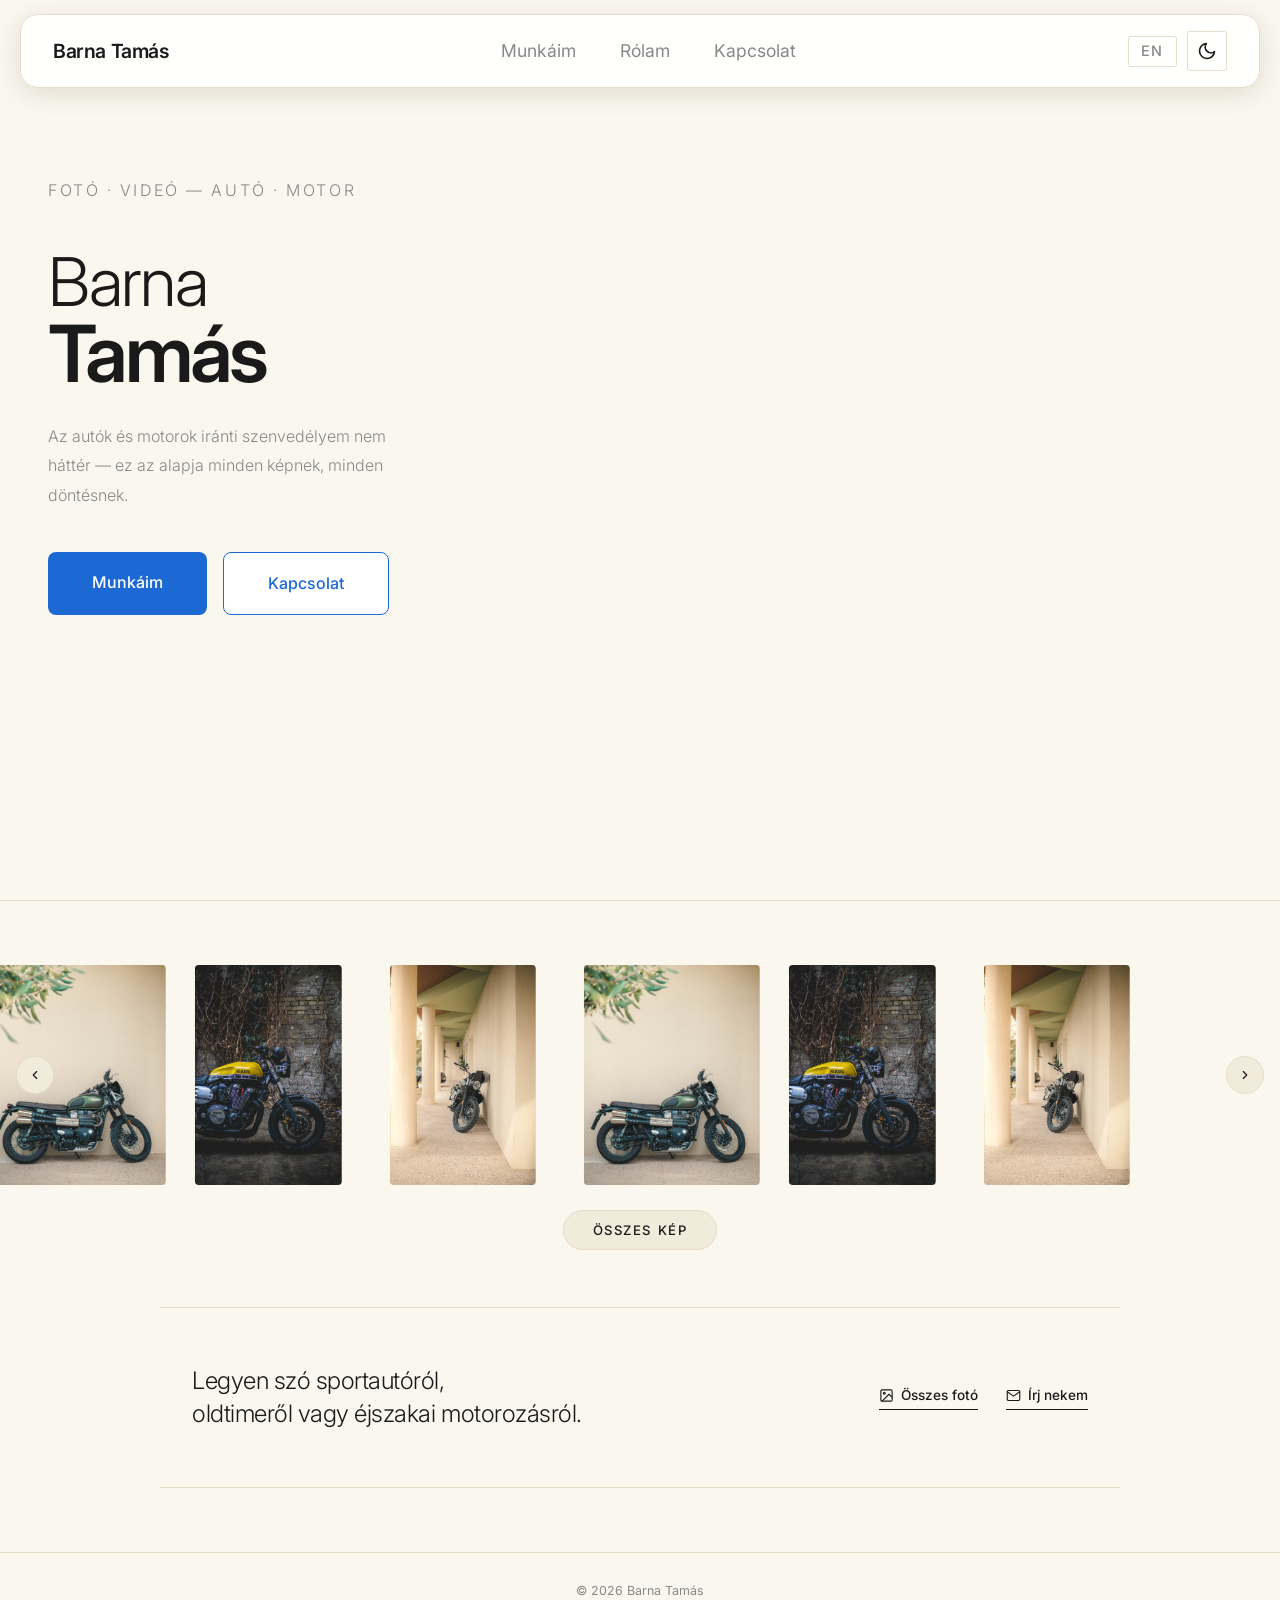
==== commit 4e5abac6: "mobile: add hamburger nav + restructure hero for clean mobile layout Hamburger menu exposes Rólam/Mu" ====
--- a/index.html
+++ b/index.html
@@ -93,7 +93,7 @@
       font-weight: 300;
       max-width: 360px;
       line-height: 1.85;
-      margin-bottom: 3rem;
+      margin-bottom: 42px;
     }
 
     .hero-cta {
@@ -277,7 +277,41 @@
 
     /* ── RESPONSIVE ── */
     @media (max-width: 768px) {
-      .hero-left { width: 100%; padding: 7rem 1.5rem 3rem; }
+      .hero {
+        display: flex;
+        flex-direction: column;
+        min-height: auto;
+      }
+      .hero-left {
+        order: 1;
+        width: 100%;
+        min-height: auto;
+        padding: 5rem 1.5rem 1rem;
+      }
+      .hero-label {
+        font-size: 0.62rem;
+        margin-bottom: 0.75rem;
+      }
+      .hero-left h1 { margin-bottom: 1.25rem; }
+      .hero-left p { margin-bottom: 32px; }
+      .hero-fade { display: none; }
+      .hero-slide {
+        order: 2;
+        position: relative;
+        inset: auto;
+        width: 100vw;
+        max-width: none;
+        margin-left: calc(50% - 50vw);
+        margin-right: calc(50% - 50vw);
+        height: 55vh;
+        object-fit: cover;
+        object-position: center center;
+        display: none;
+        opacity: 1;
+        -webkit-mask-image: linear-gradient(to bottom, transparent 0%, black 18%);
+        mask-image: linear-gradient(to bottom, transparent 0%, black 18%);
+      }
+      .hero-slide.active { display: block; }
       .slide-prev { left: 1rem; }
       .slide-next { right: 1rem; }
       .cta-strip { flex-direction: column; gap: 1.5rem; text-align: center; }
@@ -297,6 +331,9 @@
     <div class="nav-controls">
       <button class="lang-btn" id="langToggle">EN</button>
       <button class="theme-btn" id="themeToggle" aria-label="Téma váltás"></button>
+      <button class="hamburger-btn" id="hamburgerToggle" aria-label="Menü">
+        <svg width="20" height="20" viewBox="0 0 24 24" fill="none" stroke="currentColor" stroke-width="2" stroke-linecap="round"><line x1="3" y1="6" x2="21" y2="6"/><line x1="3" y1="12" x2="21" y2="12"/><line x1="3" y1="18" x2="21" y2="18"/></svg>
+      </button>
     </div>
   </nav>
 
--- a/style.css
+++ b/style.css
@@ -230,15 +230,56 @@
 }
 
 @media (max-width: 768px) {
+  .hero-slide {
+    object-fit: cover;
+    object-position: center center;
+  }
   .hero-fade {
-    background: linear-gradient(to bottom, #faf7ee 0%, #faf7ee 25%, rgba(250,247,238,0) 60%);
+    background: linear-gradient(to bottom, #faf7ee 0%, #faf7ee 55%, rgba(250,247,238,0) 82%);
   }
   html.dark .hero-fade {
-    background: linear-gradient(to bottom, #16161a 0%, #16161a 25%, rgba(22,22,26,0) 60%);
-  }
-}
+    background: linear-gradient(to bottom, #16161a 0%, #16161a 55%, rgba(22,22,26,0) 82%);
+  }
+}
+
+/* ── HAMBURGER (mobile only) ── */
+.hamburger-btn {
+  display: none;
+  align-items: center;
+  justify-content: center;
+  background: none;
+  border: 1px solid var(--border);
+  color: var(--text);
+  cursor: pointer;
+  width: 40px;
+  height: 40px;
+  padding: 0;
+  border-radius: 3px;
+  transition: color 0.2s, border-color 0.2s;
+}
+
+.hamburger-btn:hover { color: var(--text); border-color: var(--text); }
 
 @media (max-width: 640px) {
-  nav ul { display: none; }
+  nav { position: fixed; }
+  nav ul {
+    display: none;
+    position: absolute;
+    top: calc(100% + 0.6rem);
+    left: 0;
+    right: 0;
+    flex-direction: column;
+    gap: 0.25rem;
+    background: var(--nav-bg);
+    backdrop-filter: blur(16px);
+    -webkit-backdrop-filter: blur(16px);
+    border: 1px solid var(--border);
+    border-radius: 14px;
+    box-shadow: var(--nav-shadow);
+    padding: 1rem 1.5rem;
+  }
+  nav.open ul { display: flex; }
+  nav ul a { font-size: 1.05rem; padding: 0.5rem 0; }
+  .hamburger-btn { display: flex; }
   .page-content { padding: 5rem 1.25rem 3rem; }
 }
